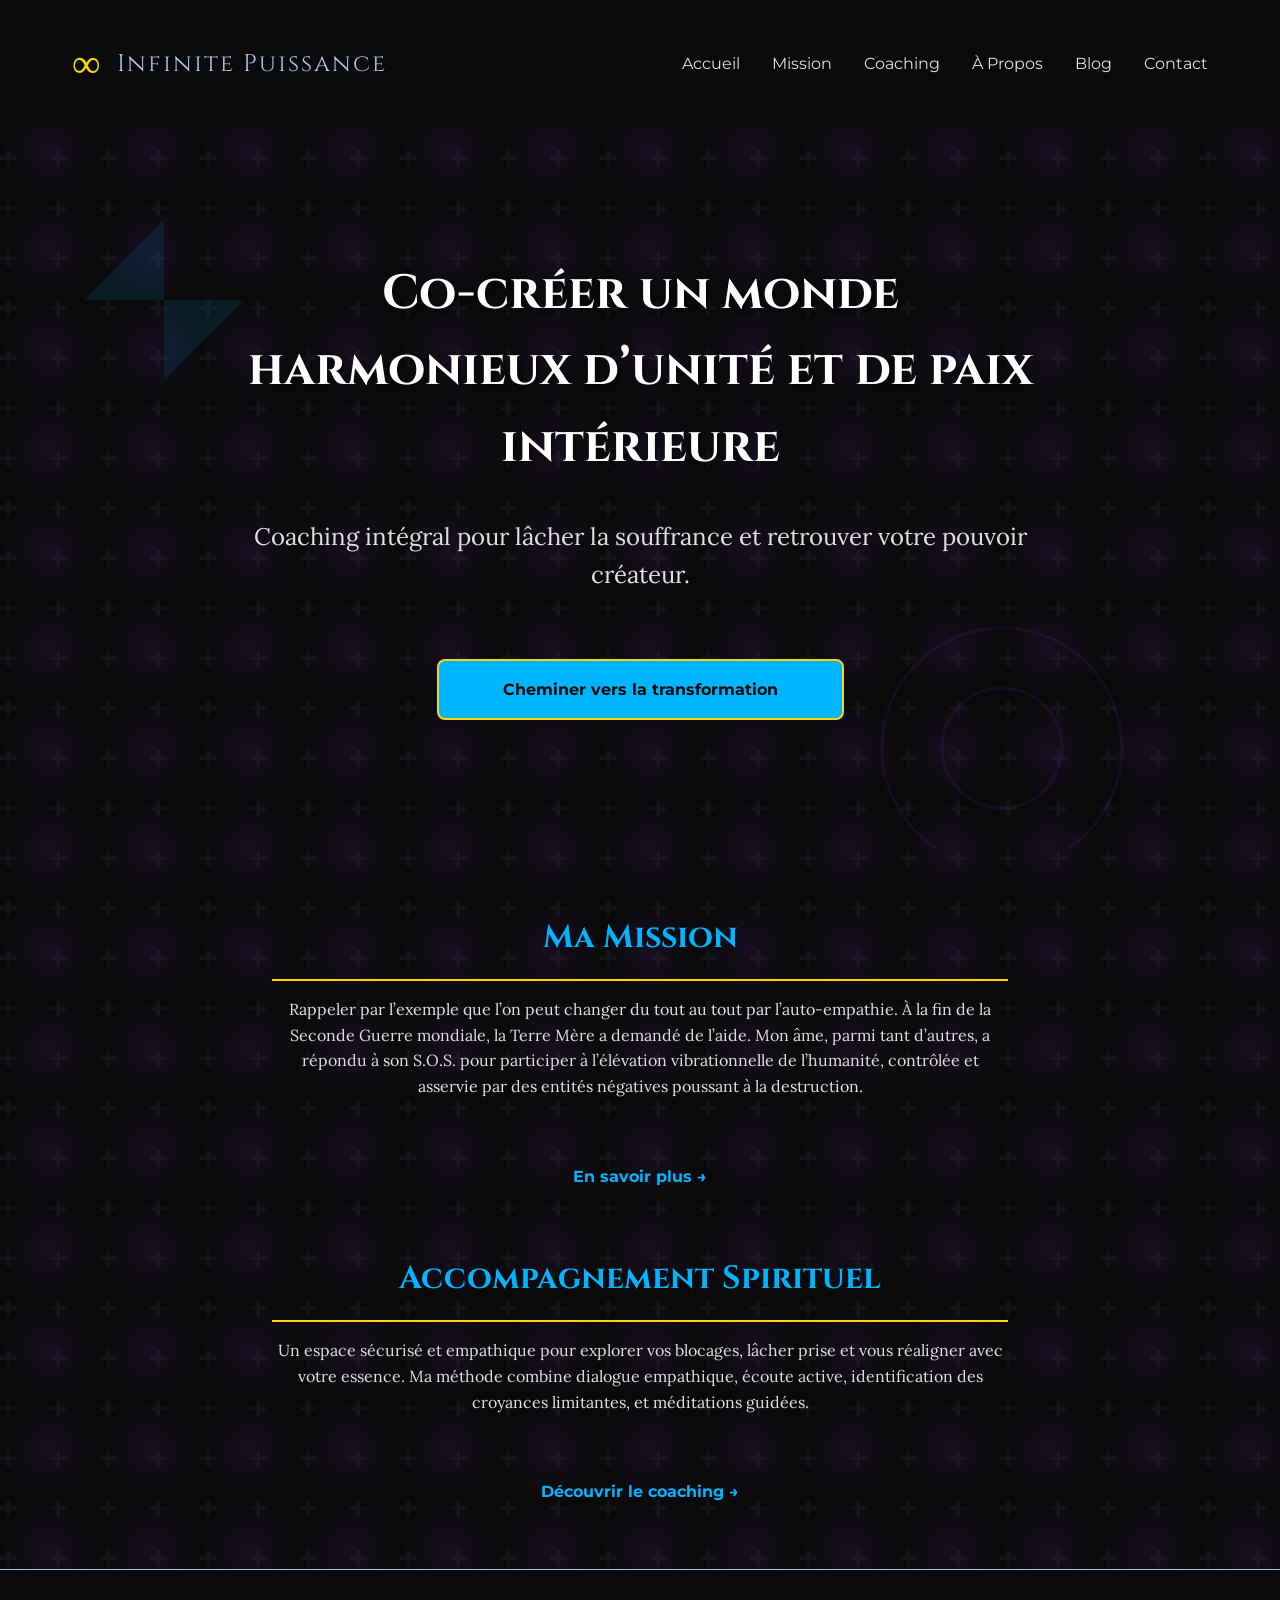
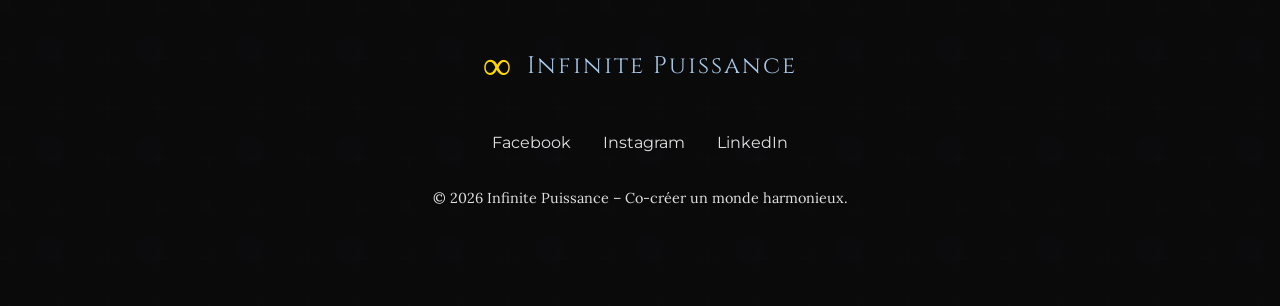
==== index.html @ cb1626f9 "Ajout du site statique Infinite Puissance - Structure complète (accueil, mission, coaching, à propos" ====
<!DOCTYPE html>
<html lang="fr">
<head>
    <meta charset="UTF-8">
    <meta name="viewport" content="width=device-width, initial-scale=1.0">
    <title>Infinite Puissance | Co-créer un monde harmonieux</title>
    <link rel="stylesheet" href="css/style.css">
    <link rel="icon" href="assets/images/favicon.ico" type="image/x-icon">
    <link rel="preconnect" href="https://fonts.googleapis.com">
    <link rel="preconnect" href="https://fonts.gstatic.com" crossorigin>
    <link href="https://fonts.googleapis.com/css2?family=Cinzel:wght@400;700&family=Lora:ital,wght@0,400;0,700;1,400&family=Montserrat:wght@400;700&display=swap" rel="stylesheet">
</head>
<body>
    <header>
        <div class="header-content">
            <a href="index.html" class="logo">
                <span class="logo-symbol">∞</span>
                <span class="logo-text">Infinite Puissance</span>
            </a>
            <nav>
                <ul>
                    <li><a href="index.html">Accueil</a></li>
                    <li><a href="mission.html">Mission</a></li>
                    <li><a href="coaching.html">Coaching</a></li>
                    <li><a href="a-propos.html">À Propos</a></li>
                    <li><a href="blog/index.html">Blog</a></li>
                    <li><a href="contact.html">Contact</a></li>
                </ul>
            </nav>
        </div>
    </header>

    <main>
        <section class="hero">
            <div class="hero-content">
                <h1>Co-créer un monde harmonieux d’unité et de paix intérieure</h1>
                <p class="subtitle">Coaching intégral pour lâcher la souffrance et retrouver votre pouvoir créateur.</p>
                <a href="contact.html" class="cta-button">Cheminer vers la transformation</a>
            </div>
            <div class="hero-symbols">
                <div class="symbol merkaba"></div>
                <div class="symbol fleur-de-vie"></div>
            </div>
        </section>

        <section class="mission-preview">
            <h2>Ma Mission</h2>
            <p>
                Rappeler par l’exemple que l’on peut changer du tout au tout par l’auto-empathie.
                À la fin de la Seconde Guerre mondiale, la Terre Mère a demandé de l’aide. Mon âme, parmi tant d’autres, 
                a répondu à son S.O.S. pour participer à l’élévation vibrationnelle de l’humanité, contrôlée et asservie 
                par des entités négatives poussant à la destruction.
            </p>
            <a href="mission.html" class="read-more">En savoir plus →</a>
        </section>

        <section class="services-preview">
            <h2>Accompagnement Spirituel</h2>
            <p>
                Un espace sécurisé et empathique pour explorer vos blocages, lâcher prise et vous réaligner avec votre essence.
                Ma méthode combine dialogue empathique, écoute active, identification des croyances limitantes, et méditations guidées.
            </p>
            <a href="coaching.html" class="read-more">Découvrir le coaching →</a>
        </section>
    </main>

    <footer>
        <div class="footer-content">
            <div class="footer-logo">
                <span class="logo-symbol">∞</span>
                <span class="logo-text">Infinite Puissance</span>
            </div>
            <div class="footer-links">
                <a href="https://www.facebook.com/JeanChristophe.Houbre/" target="_blank">Facebook</a>
                <a href="https://www.instagram.com/jeanchristophe.houbre/" target="_blank">Instagram</a>
                <a href="https://www.linkedin.com/in/jean-christophe-h-224909272/" target="_blank">LinkedIn</a>
            </div>
            <p class="copyright">© 2026 Infinite Puissance – Co-créer un monde harmonieux.</p>
        </div>
    </footer>
</body>
</html>
---- css/style.css ----
/* ============================================
   Infinite Puissance - Styles Principaux
   ============================================ */

/* Variables CSS */
:root {
    /* Couleurs */
    --color-primary: #A7C7E7;       /* Bleu argenté */
    --color-secondary: #00B4FF;     /* Bleu électrique */
    --color-accent: #FFD700;        /* Or */
    --color-spiritual: #8A2BE2;     /* Violet */
    --color-deep-blue: #0A2463;     /* Bleu marine */
    --color-bg-dark: #0A0A0A;       /* Noir profond */
    --color-text-light: #FFFFFF;    /* Blanc */
    --color-text-secondary: #E0E0E0; /* Gris clair */
    
    /* Polices */
    --font-title: 'Cinzel', serif;
    --font-body: 'Lora', serif;
    --font-button: 'Montserrat', sans-serif;
    
    /* Espacements */
    --spacing-small: 1rem;
    --spacing-medium: 2rem;
    --spacing-large: 4rem;
    
    /* Bordures */
    --border-radius: 8px;
}

/* Reset & Base */
*, *::before, *::after {
    margin: 0;
    padding: 0;
    box-sizing: border-box;
}

html {
    scroll-behavior: smooth;
}

body {
    font-family: var(--font-body);
    background-color: var(--color-bg-dark);
    color: var(--color-text-light);
    line-height: 1.6;
    background-image: 
        radial-gradient(ellipse at center, rgba(138, 43, 226, 0.1) 0%, transparent 70%),
        url("data:image/svg+xml,%3Csvg width='60' height='60' viewBox='0 0 60 60' xmlns='http://www.w3.org/2000/svg'%3E%3Cg fill='none' fill-rule='evenodd'%3E%3Cg fill='%23A7C7E7' fill-opacity='0.05'%3E%3Cpath d='M36 34v-4h-2v4h-4v2h4v4h2v-4h4v-2h-4zm0-30V0h-2v4h-4v2h4v4h2V6h4V4h-4zM6 34v-4H4v4H0v2h4v4h2v-4h4v-2H6zM6 4V0H4v4H0v2h4v4h2V6h4V4H6z'/%3E%3C/g%3E%3C/g%3E%3C/svg%3E");
    background-size: 100px 100px;
}

/* Typographie */
h1, h2, h3, h4, h5, h6 {
    font-family: var(--font-title);
    font-weight: 700;
    color: var(--color-primary);
    margin-bottom: var(--spacing-small);
}

h1 {
    font-size: 2.5rem;
    color: var(--color-text-light);
    text-shadow: 2px 2px 4px rgba(0, 0, 0, 0.5);
}

h2 {
    font-size: 2rem;
    color: var(--color-secondary);
    border-bottom: 2px solid var(--color-accent);
    padding-bottom: var(--spacing-small);
    margin-top: var(--spacing-large);
}

h3 {
    font-size: 1.5rem;
    color: var(--color-accent);
}

p {
    margin-bottom: var(--spacing-medium);
    color: var(--color-text-secondary);
}

a {
    color: var(--color-secondary);
    text-decoration: none;
    transition: color 0.3s ease;
}

a:hover {
    color: var(--color-accent);
}

/* Layout */
.container {
    max-width: 1200px;
    margin: 0 auto;
    padding: 0 var(--spacing-medium);
}

/* Header */
header {
    background-color: rgba(10, 10, 10, 0.9);
    padding: var(--spacing-medium) 0;
    position: sticky;
    top: 0;
    z-index: 1000;
    backdrop-filter: blur(10px);
}

.header-content {
    display: flex;
    justify-content: space-between;
    align-items: center;
    max-width: 1200px;
    margin: 0 auto;
    padding: 0 var(--spacing-medium);
}

/* Logo */
.logo {
    display: flex;
    align-items: center;
    gap: var(--spacing-small);
    text-decoration: none;
}

.logo-symbol {
    font-size: 2.5rem;
    color: var(--color-accent);
    font-family: serif;
}

.logo-text {
    font-family: var(--font-title);
    font-size: 1.5rem;
    color: var(--color-primary);
    letter-spacing: 2px;
}

/* Navigation */
nav ul {
    display: flex;
    list-style: none;
    gap: var(--spacing-medium);
}

nav a {
    font-family: var(--font-button);
    font-size: 1rem;
    color: var(--color-text-secondary);
    transition: color 0.3s ease;
}

nav a:hover {
    color: var(--color-accent);
}

/* Hero Section */
.hero {
    min-height: 80vh;
    display: flex;
    align-items: center;
    justify-content: center;
    text-align: center;
    padding: var(--spacing-large) var(--spacing-medium);
    position: relative;
    overflow: hidden;
}

.hero-content {
    max-width: 800px;
    z-index: 2;
}

.hero h1 {
    font-size: 3rem;
    margin-bottom: var(--spacing-medium);
    color: var(--color-text-light);
}

.hero .subtitle {
    font-size: 1.5rem;
    color: var(--color-text-secondary);
    margin-bottom: var(--spacing-large);
}

.hero-symbols {
    position: absolute;
    width: 100%;
    height: 100%;
    top: 0;
    left: 0;
    pointer-events: none;
    opacity: 0.1;
}

.symbol {
    position: absolute;
    background-size: contain;
    background-repeat: no-repeat;
    background-position: center;
}

.merkaba {
    width: 200px;
    height: 200px;
    top: 10%;
    left: 5%;
    background-image: url("data:image/svg+xml,%3Csvg xmlns='http://www.w3.org/2000/svg' viewBox='0 0 200 200'%3E%3Cpath fill='%2300B4FF' d='M100 20 L180 100 L100 180 L20 100 Z M100 20 L100 100 L180 100 L100 20 Z M100 180 L100 100 L20 100 L100 180 Z'/%3E%3C/svg%3E");
}

.fleur-de-vie {
    width: 300px;
    height: 300px;
    bottom: -50px;
    right: 10%;
    background-image: url("data:image/svg+xml,%3Csvg xmlns='http://www.w3.org/2000/svg' viewBox='0 0 200 200'%3E%3Ccircle cx='100' cy='100' r='80' fill='none' stroke='%238A2BE2' stroke-width='2'/%3E%3Ccircle cx='100' cy='100' r='40' fill='none' stroke='%238A2BE2' stroke-width='2'/%3E%3C/svg%3E");
}

/* Page Header */
.page-header {
    text-align: center;
    padding: var(--spacing-large) var(--spacing-medium);
    position: relative;
}

.page-header h1 {
    font-size: 2.5rem;
    margin-bottom: var(--spacing-medium);
}

.page-header .blog-meta {
    color: var(--color-text-secondary);
    font-style: italic;
    margin-bottom: var(--spacing-medium);
}

.merkaba-large {
    width: 150px;
    height: 150px;
    margin: var(--spacing-medium) auto;
    background-image: url("data:image/svg+xml,%3Csvg xmlns='http://www.w3.org/2000/svg' viewBox='0 0 200 200'%3E%3Cpath fill='%2300B4FF' d='M100 20 L180 100 L100 180 L20 100 Z M100 20 L100 100 L180 100 L100 20 Z M100 180 L100 100 L20 100 L100 180 Z'/%3E%3C/svg%3E");
    background-size: contain;
    background-repeat: no-repeat;
    background-position: center;
}

.arbre-de-vie {
    width: 150px;
    height: 150px;
    margin: var(--spacing-medium) auto;
    background-image: url("data:image/svg+xml,%3Csvg xmlns='http://www.w3.org/2000/svg' viewBox='0 0 200 200'%3E%3Cpath fill='none' stroke='%23A7C7E7' stroke-width='3' d='M100 20 L100 60 M100 60 L60 100 M100 60 L140 100 M100 60 L100 140 M100 140 L60 180 M100 140 L140 180'/%3E%3C/svg%3E");
    background-size: contain;
    background-repeat: no-repeat;
    background-position: center;
}

.oeil-horus {
    width: 150px;
    height: 150px;
    margin: var(--spacing-medium) auto;
    background-image: url("data:image/svg+xml,%3Csvg xmlns='http://www.w3.org/2000/svg' viewBox='0 0 200 100'%3E%3Cpath fill='%23FFD700' d='M100 50 C120 50 140 30 140 10 C140 -10 120 -30 100 -30 C80 -30 60 -10 60 10 C60 30 80 50 100 50 Z M100 50 C110 50 120 40 120 30 C120 20 110 10 100 10 C90 10 80 20 80 30 C80 40 90 50 100 50 Z'/%3E%3C/svg%3E");
    background-size: contain;
    background-repeat: no-repeat;
    background-position: center;
}

.tesla-coil {
    width: 150px;
    height: 150px;
    margin: var(--spacing-medium) auto;
    background-image: url("data:image/svg+xml,%3Csvg xmlns='http://www.w3.org/2000/svg' viewBox='0 0 200 200'%3E%3Cpath fill='none' stroke='%2300B4FF' stroke-width='2' d='M100 20 Q120 40 100 60 Q80 80 100 100 Q120 120 100 140 Q80 160 100 180'/%3E%3Cpath fill='none' stroke='%23FFD700' stroke-width='1' d='M100 20 L100 180 M80 40 L120 40 M80 60 L120 60 M80 80 L120 80 M80 100 L120 100 M80 120 L120 120 M80 140 L120 140 M80 160 L120 160'/%3E%3C/svg%3E");
    background-size: contain;
    background-repeat: no-repeat;
    background-position: center;
}

.fleur-de-vie-large {
    width: 200px;
    height: 200px;
    margin: var(--spacing-medium) auto;
    background-image: url("data:image/svg+xml,%3Csvg xmlns='http://www.w3.org/2000/svg' viewBox='0 0 200 200'%3E%3Ccircle cx='100' cy='100' r='80' fill='none' stroke='%238A2BE2' stroke-width='2'/%3E%3Ccircle cx='100' cy='100' r='40' fill='none' stroke='%238A2BE2' stroke-width='2'/%3E%3C/svg%3E");
    background-size: contain;
    background-repeat: no-repeat;
    background-position: center;
}

/* Content Sections */
.content-section {
    max-width: 800px;
    margin: 0 auto var(--spacing-large);
    padding: 0 var(--spacing-medium);
}

/* Mission Preview */
.mission-preview, .services-preview {
    max-width: 800px;
    margin: var(--spacing-large) auto;
    padding: 0 var(--spacing-medium);
    text-align: center;
}

.read-more {
    display: inline-block;
    margin-top: var(--spacing-medium);
    font-family: var(--font-button);
    color: var(--color-secondary);
    font-weight: 700;
}

/* Quote Section */
.quote-section {
    max-width: 800px;
    margin: var(--spacing-large) auto;
    padding: var(--spacing-large);
    text-align: center;
    border-left: 4px solid var(--color-accent);
    border-right: 4px solid var(--color-accent);
}

.quote-section blockquote {
    font-style: italic;
    font-size: 1.5rem;
    color: var(--color-primary);
}

/* Method List */
.method-list, .target-list {
    list-style: none;
    margin: var(--spacing-medium) 0;
    padding-left: 0;
}

.method-list li, .target-list li {
    padding: var(--spacing-small) 0;
    padding-left: var(--spacing-large);
    position: relative;
    color: var(--color-text-secondary);
}

.method-list li::before, .target-list li::before {
    content: "✧";
    color: var(--color-accent);
    position: absolute;
    left: 0;
}

/* Pricing Section */
.pricing-section {
    max-width: 800px;
    margin: var(--spacing-large) auto;
    padding: 0 var(--spacing-medium);
    text-align: center;
}

.pricing-card {
    background: linear-gradient(135deg, rgba(10, 36, 99, 0.8) 0%, rgba(0, 180, 255, 0.8) 100%);
    border: 2px solid var(--color-accent);
    border-radius: var(--border-radius);
    padding: var(--spacing-large);
    max-width: 400px;
    margin: 0 auto;
    box-shadow: 0 10px 30px rgba(0, 0, 0, 0.5);
}

.pricing-card h3 {
    color: var(--color-text-light);
    margin-bottom: var(--spacing-medium);
}

.pricing-card .price {
    font-size: 3rem;
    font-weight: 700;
    color: var(--color-accent);
    margin-bottom: var(--spacing-small);
}

.pricing-card .duration {
    font-size: 1.2rem;
    color: var(--color-text-secondary);
    margin-bottom: var(--spacing-medium);
}

.pricing-card .payment-methods {
    color: var(--color-text-secondary);
    margin-bottom: var(--spacing-medium);
}

/* Values Section */
.values-section {
    max-width: 1000px;
    margin: var(--spacing-large) auto;
    padding: 0 var(--spacing-medium);
}

.values-grid {
    display: grid;
    grid-template-columns: repeat(auto-fit, minmax(250px, 1fr));
    gap: var(--spacing-medium);
}

.value-card {
    background: rgba(167, 199, 231, 0.1);
    border: 1px solid var(--color-primary);
    border-radius: var(--border-radius);
    padding: var(--spacing-medium);
    text-align: center;
    transition: transform 0.3s ease, box-shadow 0.3s ease;
}

.value-card:hover {
    transform: translateY(-5px);
    box-shadow: 0 10px 20px rgba(167, 199, 231, 0.3);
}

.value-card h3 {
    color: var(--color-accent);
    margin-bottom: var(--spacing-small);
}

/* Blog */
.blog-description {
    max-width: 800px;
    margin: 0 auto var(--spacing-large);
    padding: 0 var(--spacing-medium);
    text-align: center;
}

.blog-list {
    max-width: 800px;
    margin: 0 auto var(--spacing-large);
    padding: 0 var(--spacing-medium);
}

.blog-card {
    background: rgba(138, 43, 226, 0.1);
    border: 1px solid var(--color-spiritual);
    border-radius: var(--border-radius);
    padding: var(--spacing-medium);
    margin-bottom: var(--spacing-medium);
    transition: transform 0.3s ease;
}

.blog-card:hover {
    transform: translateX(5px);
}

.blog-card h2 {
    font-size: 1.5rem;
    color: var(--color-secondary);
}

.blog-card h2 a {
    color: var(--color-secondary);
}

.blog-card h2 a:hover {
    color: var(--color-accent);
}

.blog-meta {
    color: var(--color-text-secondary);
    font-size: 0.9rem;
    margin-bottom: var(--spacing-small);
}

.blog-excerpt {
    color: var(--color-text-secondary);
    margin-bottom: var(--spacing-small);
}

.blog-content {
    max-width: 800px;
    margin: var(--spacing-large) auto;
    padding: 0 var(--spacing-medium);
    line-height: 1.8;
}

.blog-navigation {
    max-width: 800px;
    margin: var(--spacing-large) auto;
    padding: 0 var(--spacing-medium);
}

.back-to-blog {
    display: inline-block;
    color: var(--color-secondary);
    font-family: var(--font-button);
}

.back-to-blog:hover {
    color: var(--color-accent);
}

/* Contact Form */
.contact-form-section {
    max-width: 600px;
    margin: var(--spacing-large) auto;
    padding: 0 var(--spacing-medium);
}

.form-group {
    margin-bottom: var(--spacing-medium);
}

.form-group label {
    display: block;
    margin-bottom: var(--spacing-small);
    color: var(--color-text-secondary);
    font-family: var(--font-button);
}

.form-group input,
.form-group select,
.form-group textarea {
    width: 100%;
    padding: var(--spacing-small);
    background-color: rgba(167, 199, 231, 0.1);
    border: 1px solid var(--color-primary);
    border-radius: var(--border-radius);
    color: var(--color-text-light);
    font-family: var(--font-body);
    font-size: 1rem;
}

.form-group input:focus,
.form-group select:focus,
.form-group textarea:focus {
    outline: none;
    border-color: var(--color-accent);
    box-shadow: 0 0 10px rgba(255, 215, 0, 0.3);
}

.form-group textarea {
    min-height: 150px;
    resize: vertical;
}

.checkbox-group {
    display: flex;
    align-items: center;
    gap: var(--spacing-small);
}

.checkbox-group input[type="checkbox"] {
    width: auto;
    accent-color: var(--color-accent);
}

.checkbox-group label {
    margin-bottom: 0;
}

/* Buttons */
.cta-button {
    display: inline-block;
    background-color: var(--color-secondary);
    color: var(--color-bg-dark);
    padding: var(--spacing-small) var(--spacing-large);
    border: 2px solid var(--color-accent);
    border-radius: var(--border-radius);
    font-family: var(--font-button);
    font-size: 1rem;
    font-weight: 700;
    text-align: center;
    cursor: pointer;
    transition: all 0.3s ease;
}

.cta-button:hover {
    background-color: var(--color-accent);
    color: var(--color-bg-dark);
    box-shadow: 0 0 20px rgba(255, 215, 0, 0.5);
}

/* Footer */
footer {
    background-color: rgba(10, 10, 10, 0.9);
    padding: var(--spacing-large) 0;
    margin-top: var(--spacing-large);
    border-top: 1px solid var(--color-primary);
}

.footer-content {
    max-width: 1200px;
    margin: 0 auto;
    padding: 0 var(--spacing-medium);
    text-align: center;
}

.footer-logo {
    display: flex;
    align-items: center;
    justify-content: center;
    gap: var(--spacing-small);
    margin-bottom: var(--spacing-medium);
}

.footer-links {
    display: flex;
    justify-content: center;
    gap: var(--spacing-medium);
    margin-bottom: var(--spacing-medium);
}

.footer-links a {
    color: var(--color-text-secondary);
    font-family: var(--font-button);
}

.footer-links a:hover {
    color: var(--color-accent);
}

.copyright {
    color: var(--color-text-secondary);
    font-size: 0.9rem;
}

/* Responsive */
@media (max-width: 768px) {
    .header-content {
        flex-direction: column;
        gap: var(--spacing-medium);
    }
    
    nav ul {
        flex-wrap: wrap;
        justify-content: center;
        gap: var(--spacing-small);
    }
    
    .hero h1 {
        font-size: 2rem;
    }
    
    .hero .subtitle {
        font-size: 1.2rem;
    }
    
    .content-section,
    .mission-preview,
    .services-preview,
    .blog-description,
    .blog-list,
    .contact-form-section {
        padding: 0 var(--spacing-small);
    }
    
    .values-grid {
        grid-template-columns: 1fr;
    }
}

@media (max-width: 480px) {
    h1 {
        font-size: 1.8rem;
    }
    
    h2 {
        font-size: 1.5rem;
    }
    
    .logo-symbol {
        font-size: 2rem;
    }
    
    .logo-text {
        font-size: 1.2rem;
    }
}
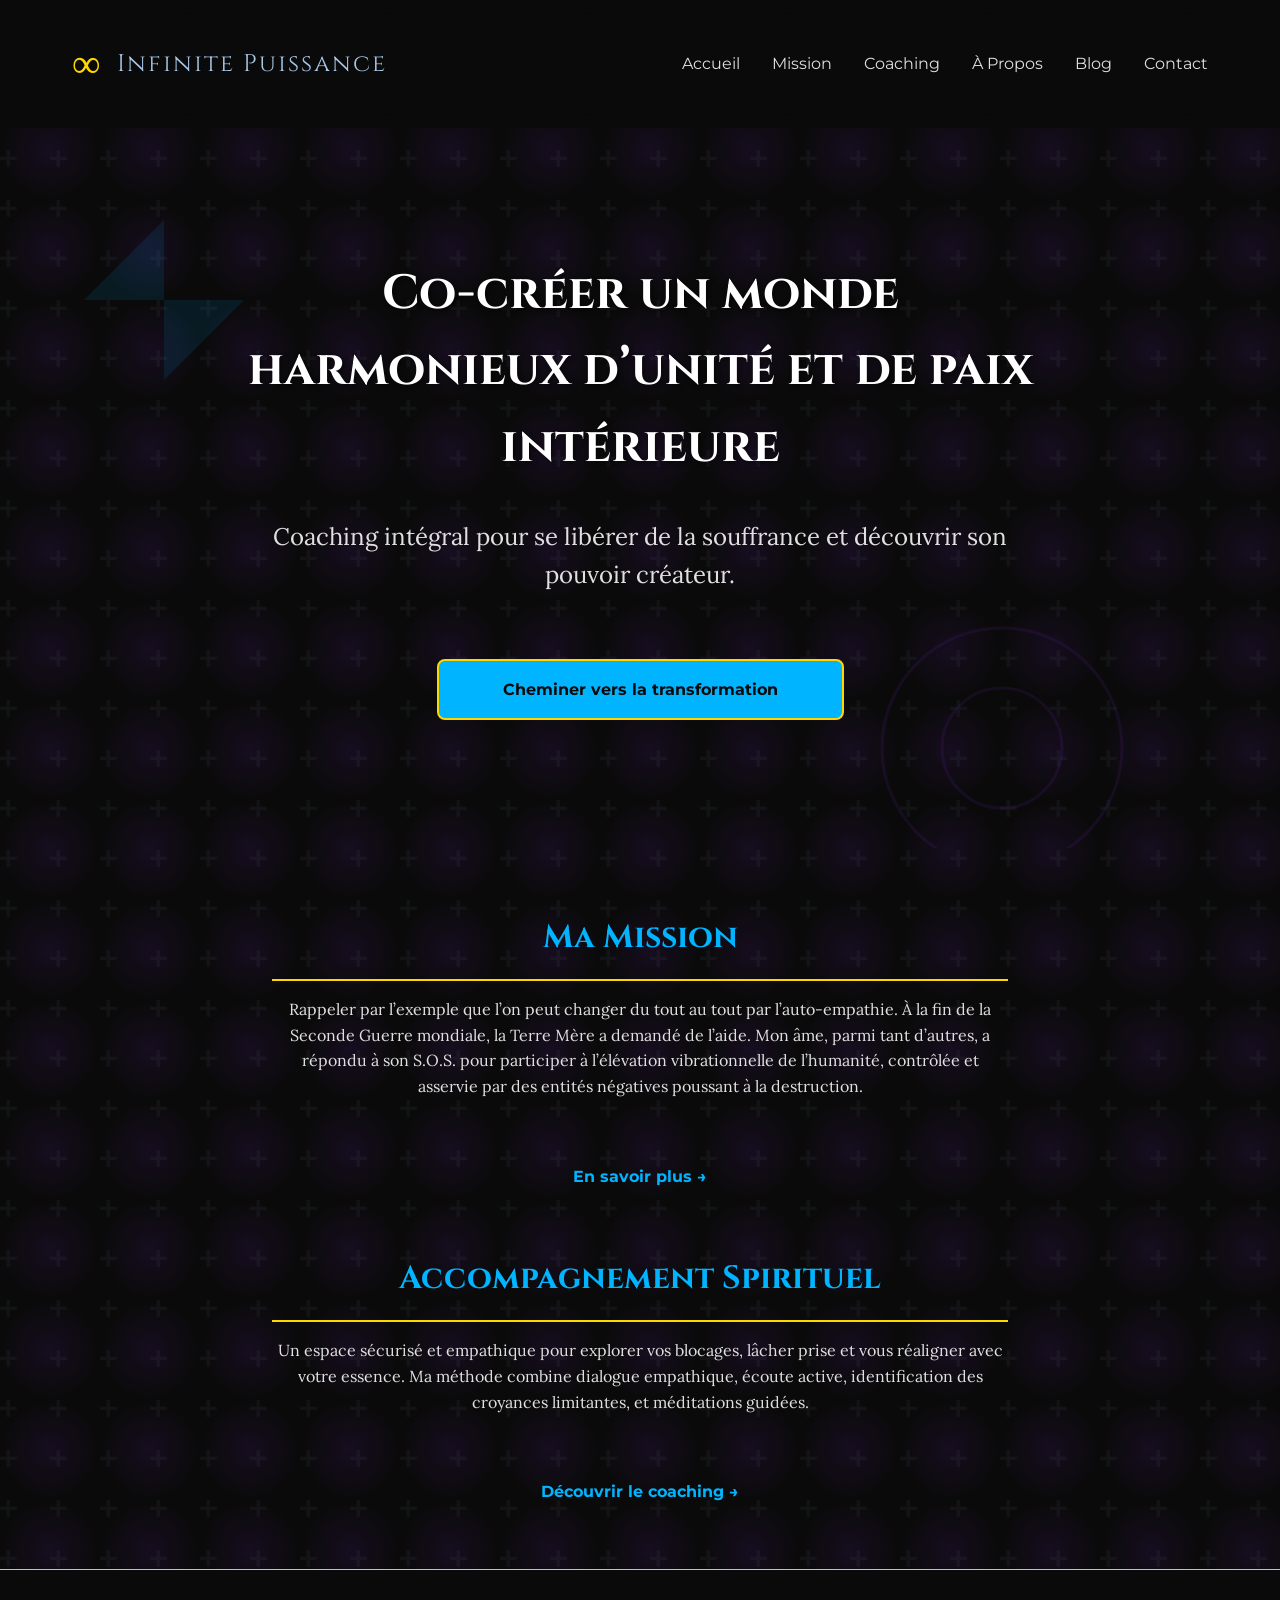
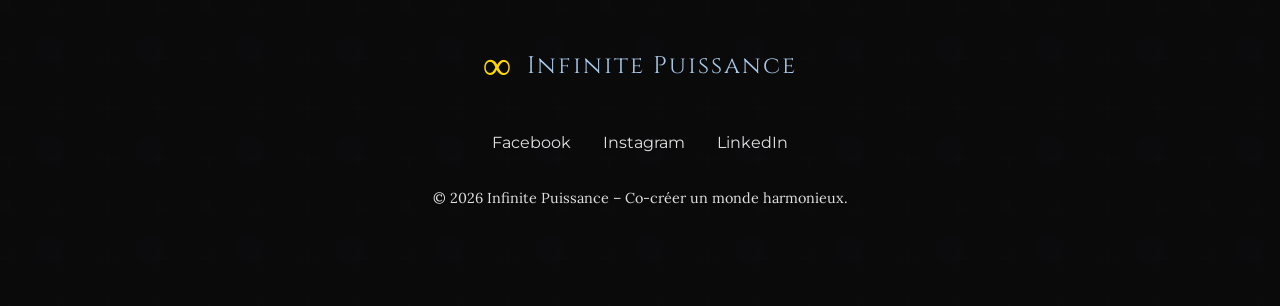
==== commit cdb1f00a: "Mises à jour demandées : - Régénération du favicon (∞ bleu argenté sur fond blanc) - Alignement du s" ====
--- a/index.html
+++ b/index.html
@@ -34,7 +34,7 @@
         <section class="hero">
             <div class="hero-content">
                 <h1>Co-créer un monde harmonieux d’unité et de paix intérieure</h1>
-                <p class="subtitle">Coaching intégral pour lâcher la souffrance et retrouver votre pouvoir créateur.</p>
+                <p class="subtitle">Coaching intégral pour se libérer de la souffrance et découvrir son pouvoir créateur.</p>
                 <a href="contact.html" class="cta-button">Cheminer vers la transformation</a>
             </div>
             <div class="hero-symbols">
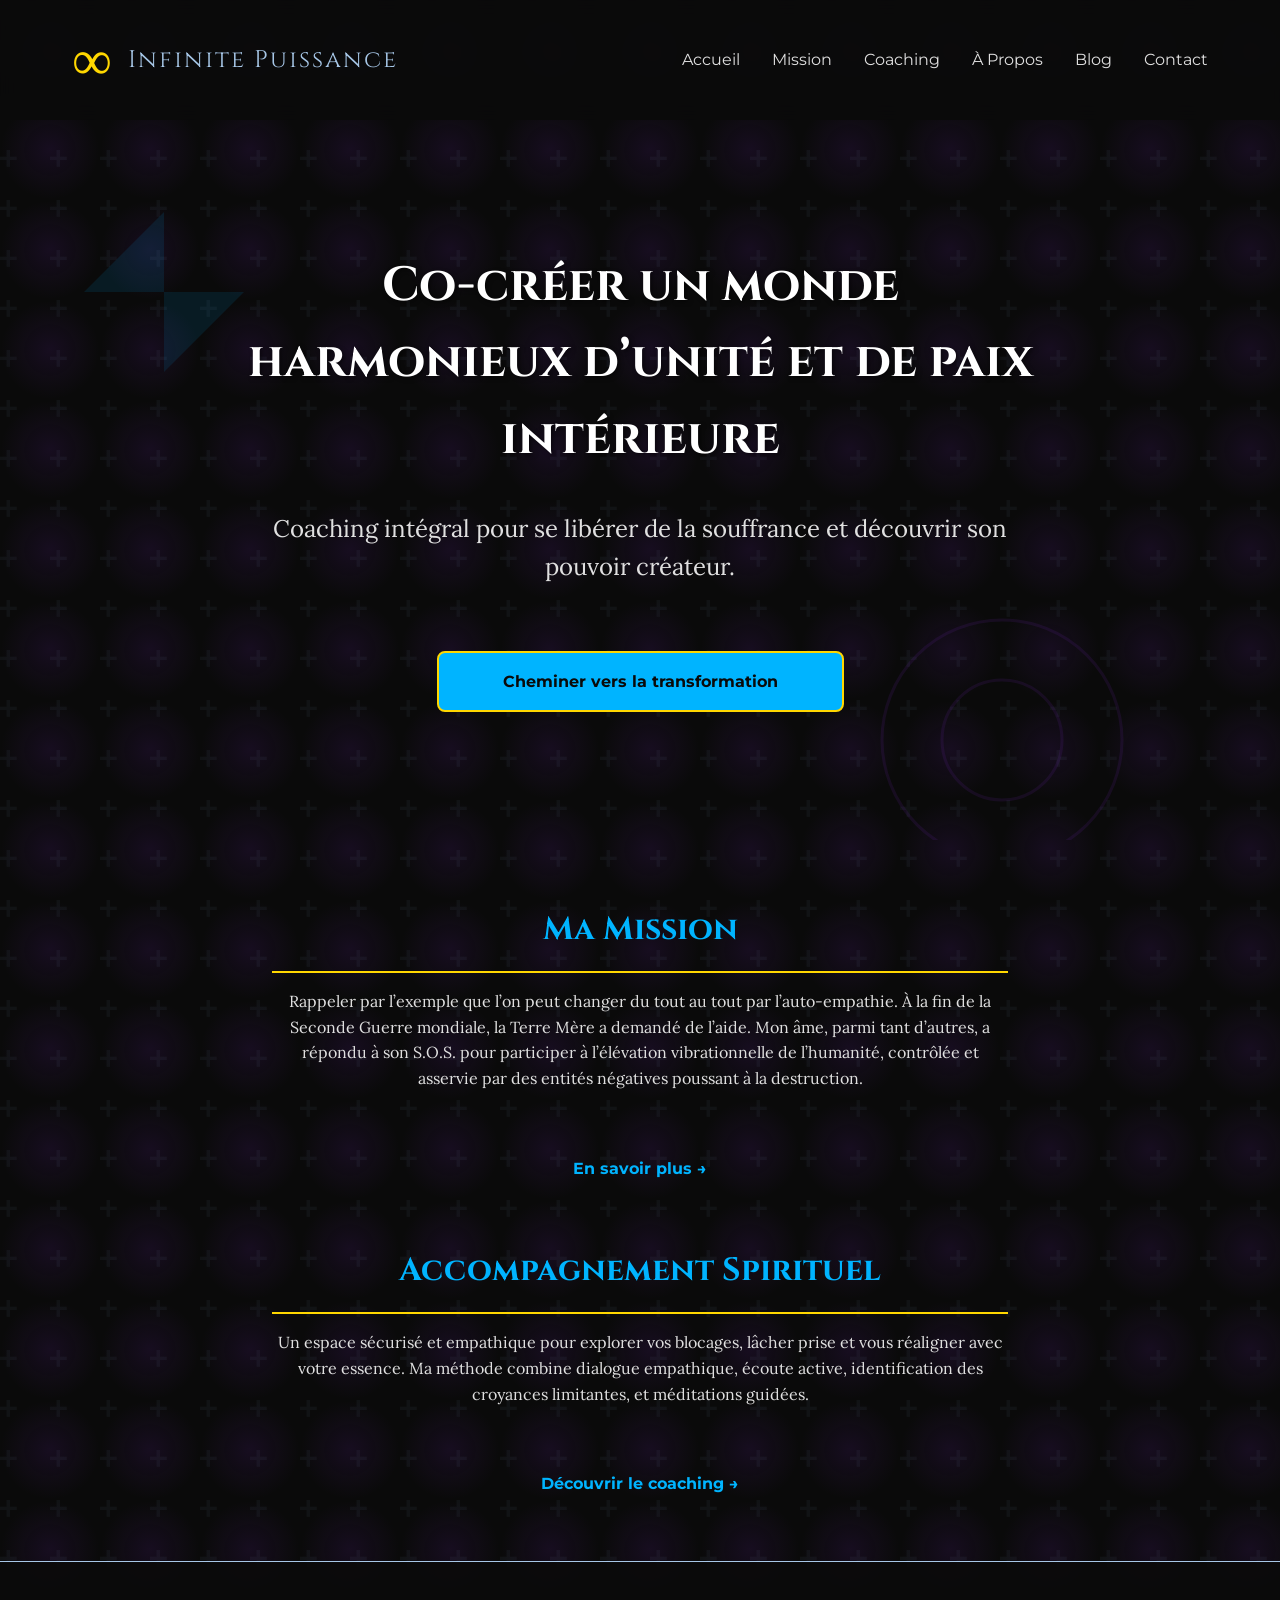
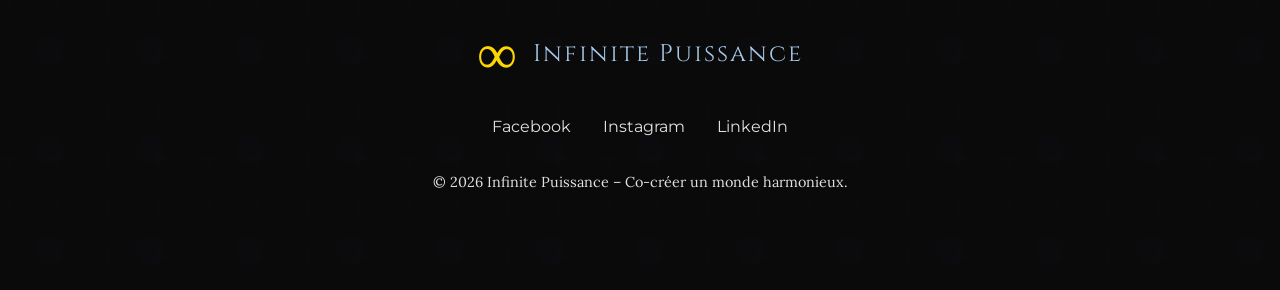
==== commit ba138fa7: "Corrections demandées : - Favicon en or (#FFD700) sur fond blanc (formats .ico et .svg) - Logo : tai" ====
--- a/index.html
+++ b/index.html
@@ -14,8 +14,8 @@
     <header>
         <div class="header-content">
             <a href="index.html" class="logo">
-                <span class="logo-symbol">∞</span>
-                <span class="logo-text">Infinite Puissance</span>
+                <span class="logo-symbol" style="line-height: 1;">∞</span>
+                <span class="logo-text" style="line-height: 1;">Infinite Puissance</span>
             </a>
             <nav>
                 <ul>
@@ -67,8 +67,8 @@
     <footer>
         <div class="footer-content">
             <div class="footer-logo">
-                <span class="logo-symbol">∞</span>
-                <span class="logo-text">Infinite Puissance</span>
+                <span class="logo-symbol" style="line-height: 1;">∞</span>
+                <span class="logo-text" style="line-height: 1;">Infinite Puissance</span>
             </div>
             <div class="footer-links">
                 <a href="https://www.facebook.com/JeanChristophe.Houbre/" target="_blank">Facebook</a>
--- a/css/style.css
+++ b/css/style.css
@@ -127,9 +127,12 @@
 }
 
 .logo-symbol {
-    font-size: 2.5rem;
+    font-size: 3.5em;
     color: var(--color-accent);
     font-family: serif;
+    line-height: 1;
+    display: flex;
+    align-items: center;
 }
 
 .logo-text {
@@ -137,6 +140,9 @@
     font-size: 1.5rem;
     color: var(--color-primary);
     letter-spacing: 2px;
+    line-height: 1;
+    display: flex;
+    align-items: center;
 }
 
 /* Navigation */
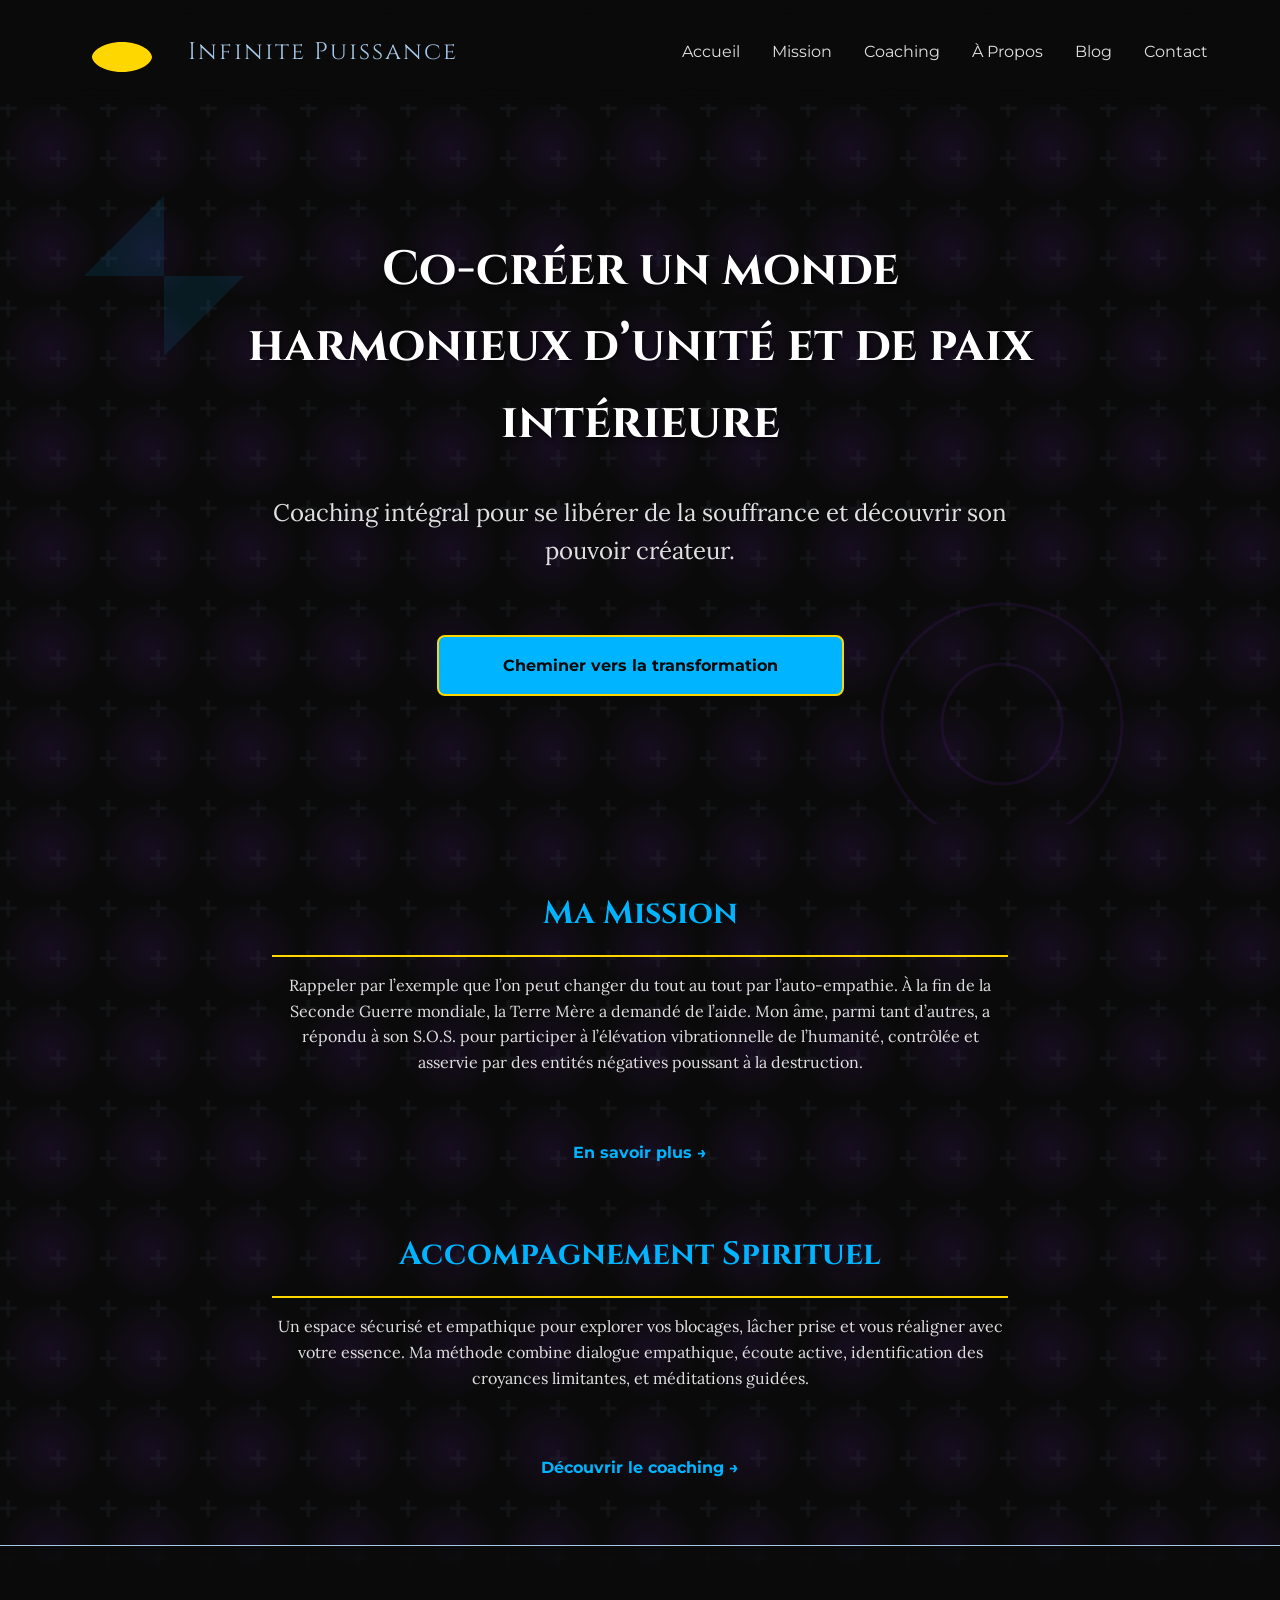
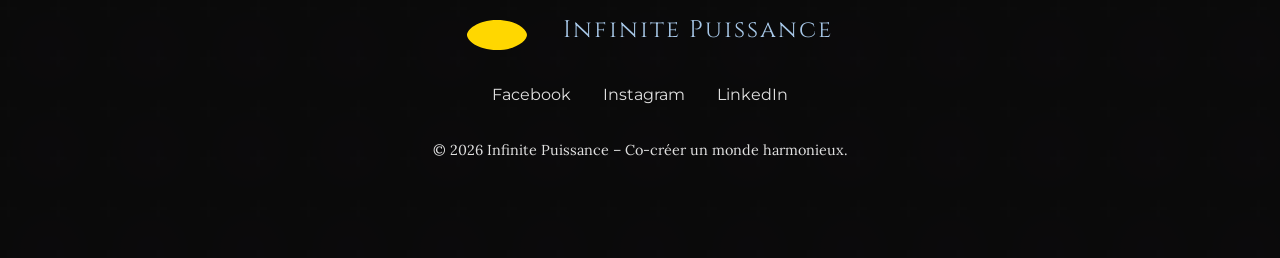
==== commit 099d48d7: "Corrections finales pour le favicon et le logo : - Favicon en or (#FFD700) sur fond blanc (formats ." ====
--- a/index.html
+++ b/index.html
@@ -14,8 +14,8 @@
     <header>
         <div class="header-content">
             <a href="index.html" class="logo">
-                <span class="logo-symbol" style="line-height: 1;">∞</span>
-                <span class="logo-text" style="line-height: 1;">Infinite Puissance</span>
+                <svg class="logo-symbol-svg" viewBox="0 0 100 40" width="100" height="40"><path d="M50 10 C30 10 20 20 20 25 C20 30 30 40 50 40 C70 40 80 30 80 25 C80 20 70 10 50 10 Z M50 15 C35 15 25 22 25 25 C25 28 35 35 50 35 C65 35 75 28 75 25 C75 22 65 15 50 15 Z" fill="#FFD700"/></svg>
+                <span class="logo-text">Infinite Puissance</span>
             </a>
             <nav>
                 <ul>
@@ -67,8 +67,8 @@
     <footer>
         <div class="footer-content">
             <div class="footer-logo">
-                <span class="logo-symbol" style="line-height: 1;">∞</span>
-                <span class="logo-text" style="line-height: 1;">Infinite Puissance</span>
+                <svg class="logo-symbol-svg" viewBox="0 0 100 40" width="100" height="40"><path d="M50 10 C30 10 20 20 20 25 C20 30 30 40 50 40 C70 40 80 30 80 25 C80 20 70 10 50 10 Z M50 15 C35 15 25 22 25 25 C25 28 35 35 50 35 C65 35 75 28 75 25 C75 22 65 15 50 15 Z" fill="#FFD700"/></svg>
+                <span class="logo-text">Infinite Puissance</span>
             </div>
             <div class="footer-links">
                 <a href="https://www.facebook.com/JeanChristophe.Houbre/" target="_blank">Facebook</a>
--- a/css/style.css
+++ b/css/style.css
@@ -126,13 +126,9 @@
     text-decoration: none;
 }
 
-.logo-symbol {
-    font-size: 3.5em;
-    color: var(--color-accent);
-    font-family: serif;
-    line-height: 1;
-    display: flex;
-    align-items: center;
+.logo-symbol-svg {
+    width: 100px;
+    height: 40px;
 }
 
 .logo-text {
@@ -140,9 +136,6 @@
     font-size: 1.5rem;
     color: var(--color-primary);
     letter-spacing: 2px;
-    line-height: 1;
-    display: flex;
-    align-items: center;
 }
 
 /* Navigation */
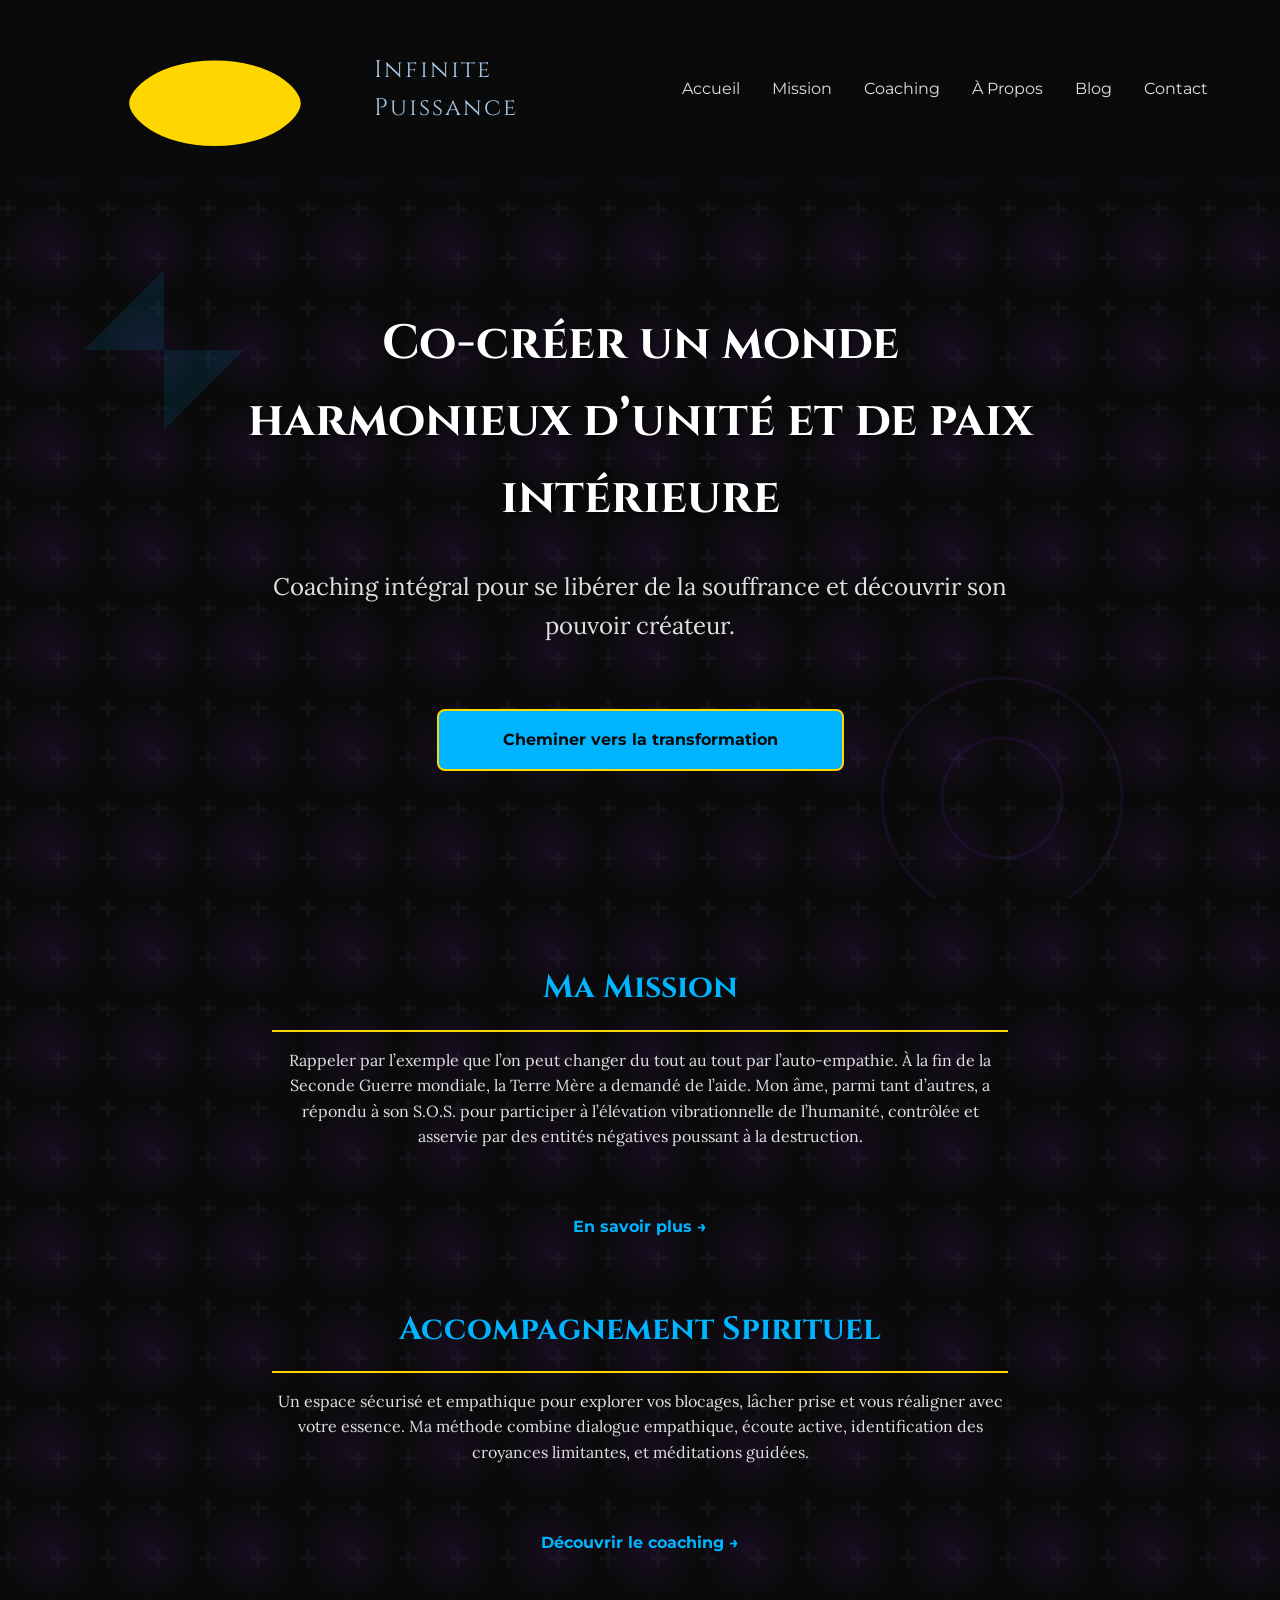
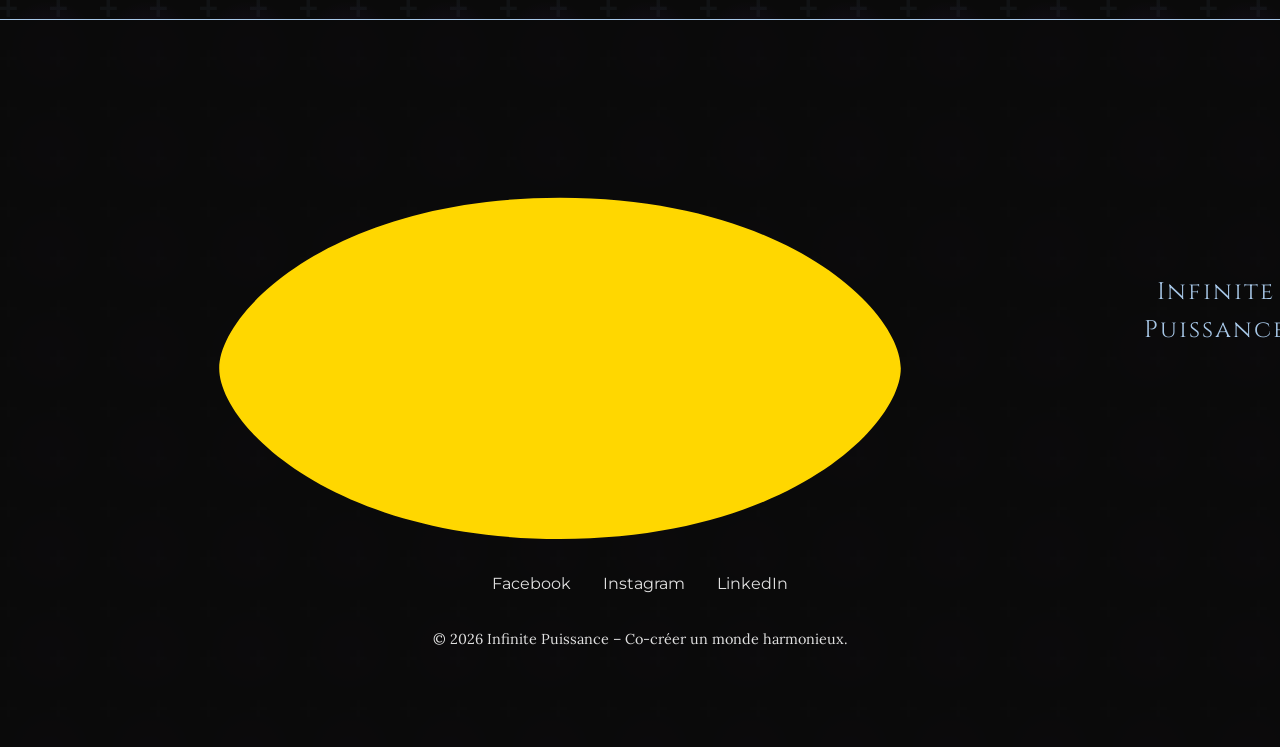
==== commit ea29358e: "Nettoyage du code pour le logo et le footer-logo : - Extraction du SVG du logo dans un fichier exter" ====
--- a/index.html
+++ b/index.html
@@ -14,7 +14,7 @@
     <header>
         <div class="header-content">
             <a href="index.html" class="logo">
-                <svg class="logo-symbol-svg" viewBox="0 0 100 40" width="100" height="40"><path d="M50 10 C30 10 20 20 20 25 C20 30 30 40 50 40 C70 40 80 30 80 25 C80 20 70 10 50 10 Z M50 15 C35 15 25 22 25 25 C25 28 35 35 50 35 C65 35 75 28 75 25 C75 22 65 15 50 15 Z" fill="#FFD700"/></svg>
+                <img src="assets/images/logo-symbol.svg" alt="Infinite Puissance Logo" class="logo-symbol-img">
                 <span class="logo-text">Infinite Puissance</span>
             </a>
             <nav>
@@ -67,7 +67,7 @@
     <footer>
         <div class="footer-content">
             <div class="footer-logo">
-                <svg class="logo-symbol-svg" viewBox="0 0 100 40" width="100" height="40"><path d="M50 10 C30 10 20 20 20 25 C20 30 30 40 50 40 C70 40 80 30 80 25 C80 20 70 10 50 10 Z M50 15 C35 15 25 22 25 25 C25 28 35 35 50 35 C65 35 75 28 75 25 C75 22 65 15 50 15 Z" fill="#FFD700"/></svg>
+                <img src="assets/images/logo-symbol.svg" alt="Infinite Puissance Logo" class="logo-symbol-img">
                 <span class="logo-text">Infinite Puissance</span>
             </div>
             <div class="footer-links">
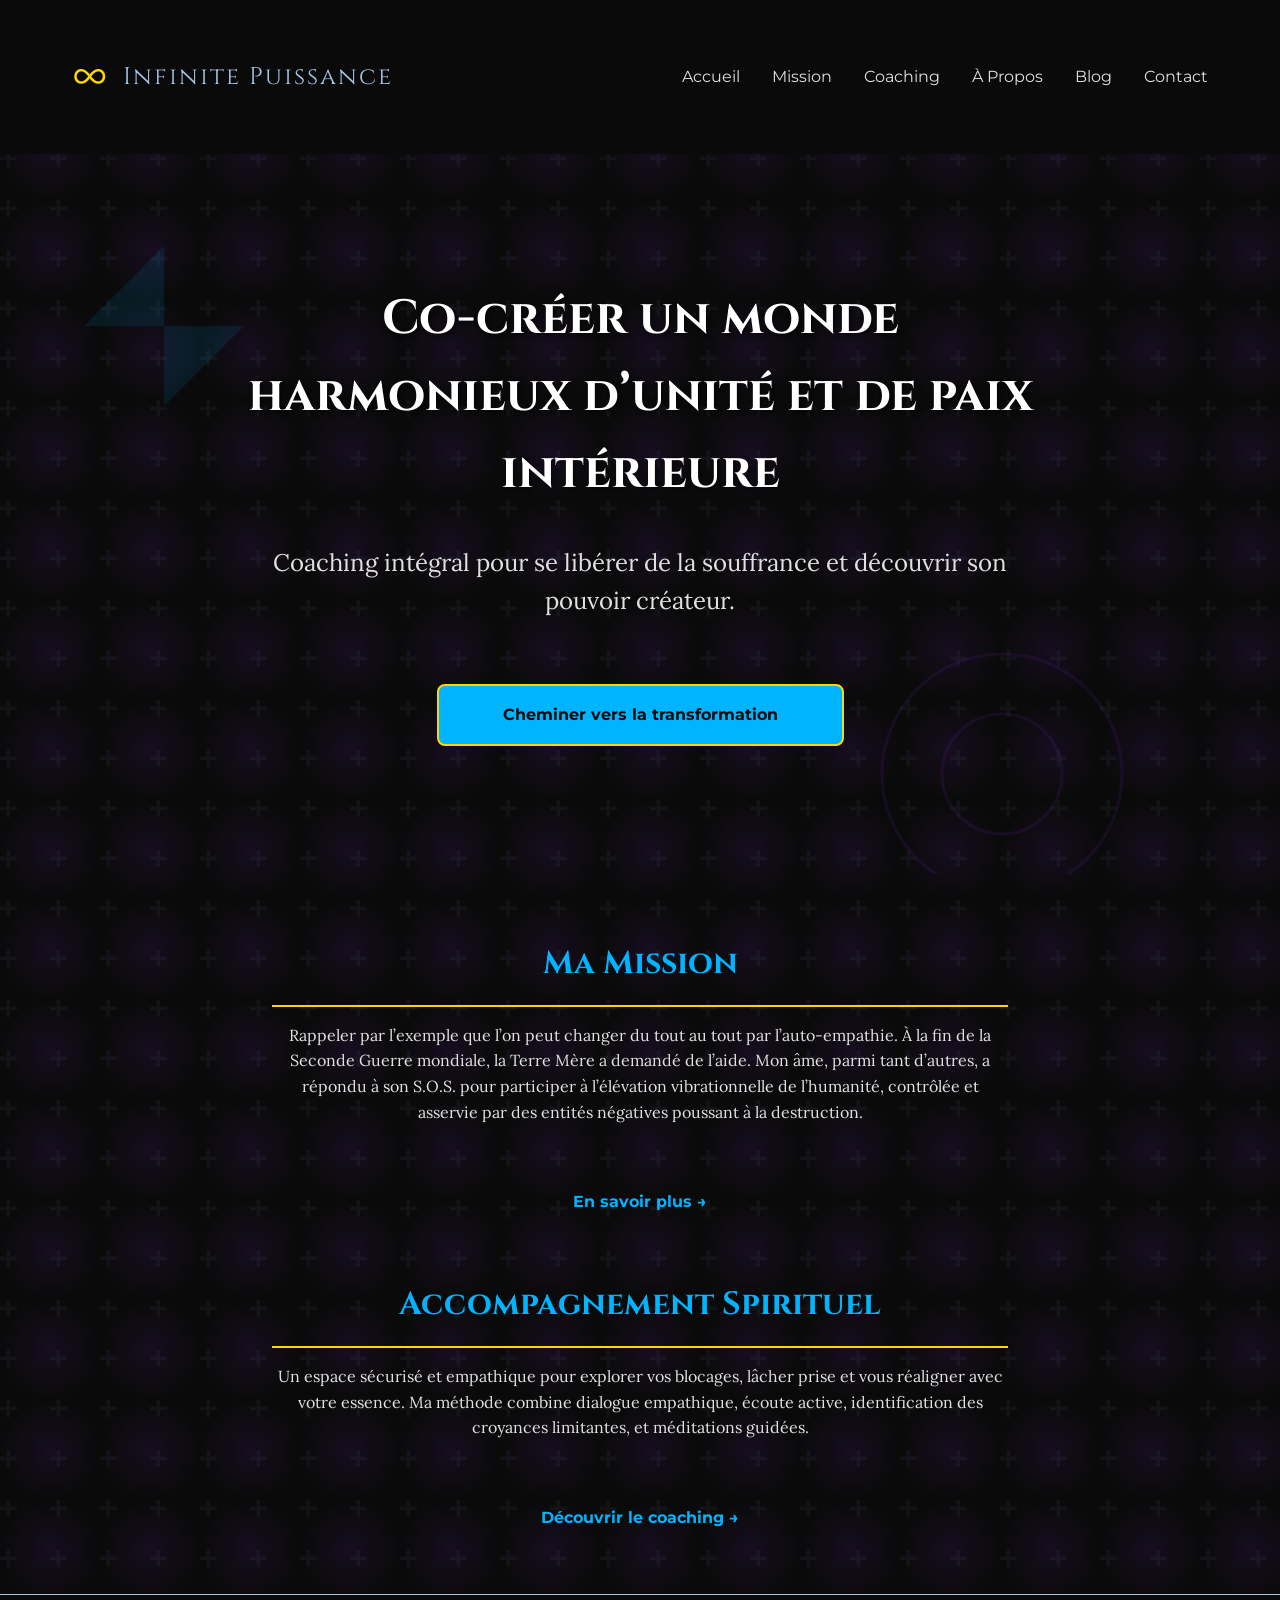
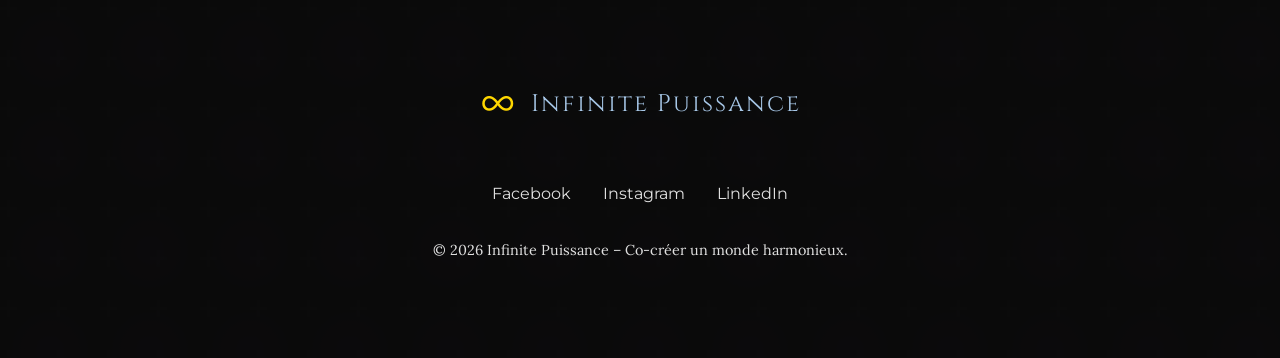
==== commit ac048b54: "coaching website draft - only one version left (the best one) - quite good but not publishable quite" ====
--- a/index.html
+++ b/index.html
@@ -14,7 +14,7 @@
     <header>
         <div class="header-content">
             <a href="index.html" class="logo">
-                <img src="assets/images/logo-symbol.svg" alt="Infinite Puissance Logo" class="logo-symbol-img">
+                <span class="logo-text" style="color: #FFD700;font-size: 3.5rem">∞</span>
                 <span class="logo-text">Infinite Puissance</span>
             </a>
             <nav>
@@ -67,7 +67,7 @@
     <footer>
         <div class="footer-content">
             <div class="footer-logo">
-                <img src="assets/images/logo-symbol.svg" alt="Infinite Puissance Logo" class="logo-symbol-img">
+                <span class="logo-text" style="color: #FFD700;font-size: 3.5rem">∞</span>
                 <span class="logo-text">Infinite Puissance</span>
             </div>
             <div class="footer-links">
